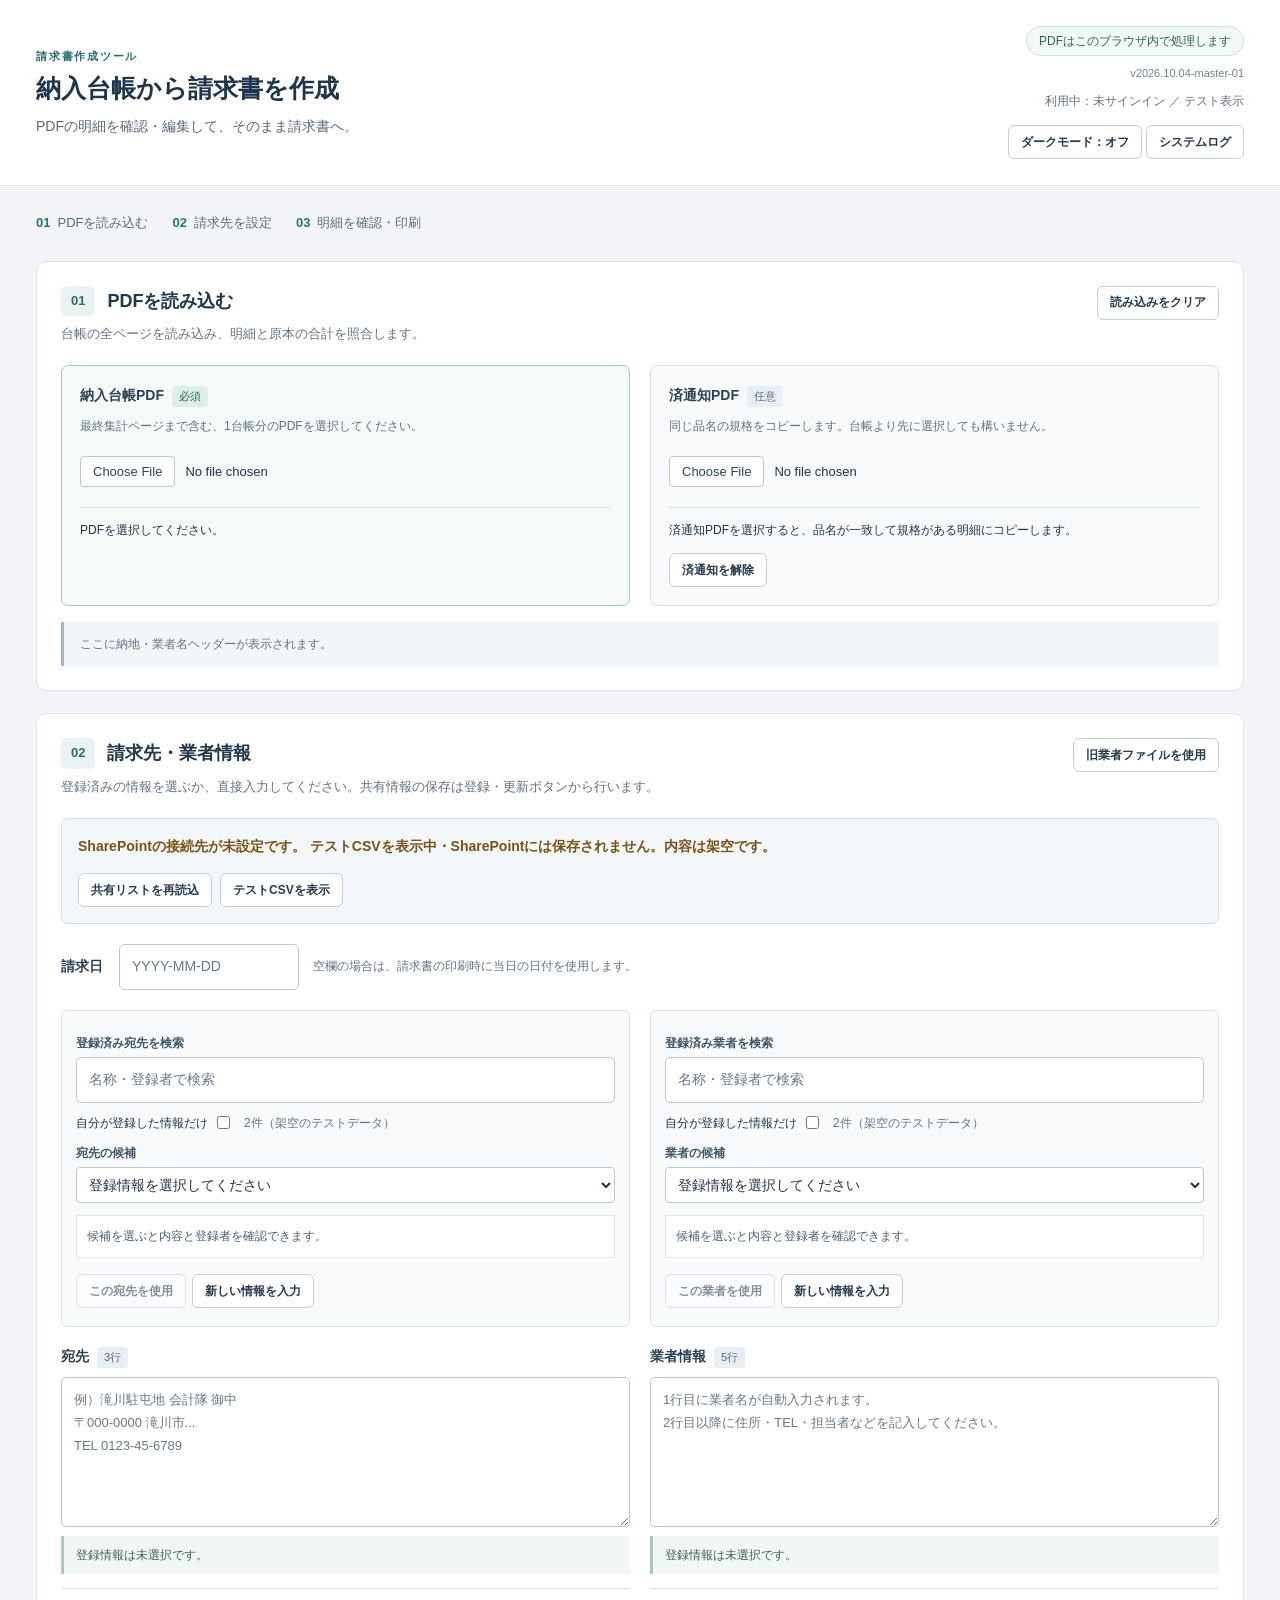
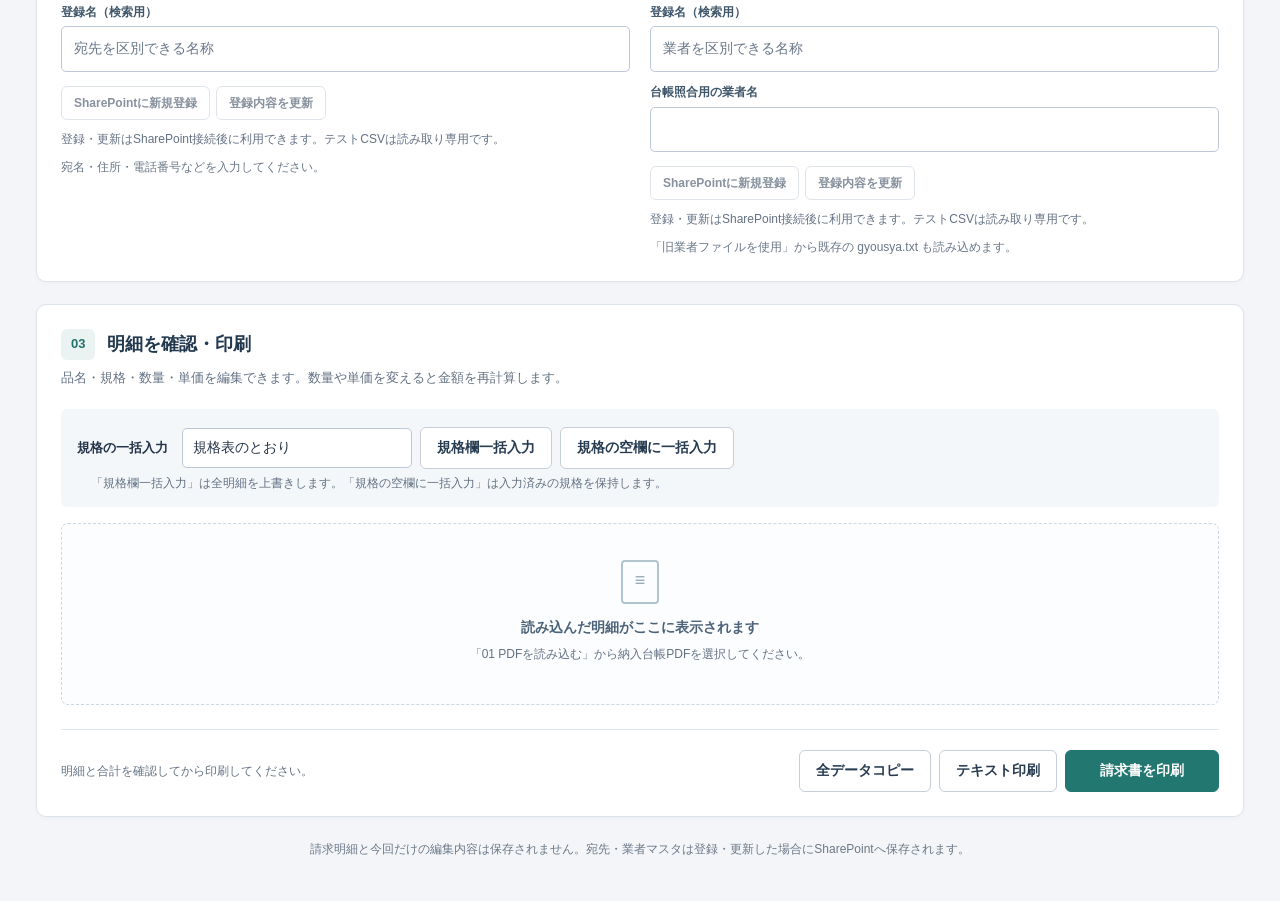
==== index.html @ 5cb0346a "Support intranet SharePoint REST authentication and master data" ====
<!doctype html>
<html lang="ja">
<head>
  <meta charset="UTF-8">
  <meta http-equiv="X-UA-Compatible" content="IE=edge">
  <meta name="viewport" content="width=device-width, initial-scale=1">
  <title>納入台帳PDFから請求書作成</title>
  <script src="casks/theme.js"></script>
  <link rel="stylesheet" href="casks/app.css">
</head>
<body>
  <header class="app-header">
    <div class="header-inner">
      <div>
        <p class="eyebrow">請求書作成ツール</p>
        <h1>納入台帳から請求書を作成</h1>
        <p class="header-description">PDFの明細を確認・編集して、そのまま請求書へ。</p>
      </div>
      <div class="header-meta">
        <span class="privacy-label">PDFはこのブラウザ内で処理します</span>
        <div class="version-label" id="versionLabel">v2026.10.04-master-01</div>
        <div id="masterUser" class="small">利用中：未サインイン</div>
        <div class="theme-control">
          <button id="btnTheme" type="button" class="secondary-button" aria-label="ダークモード" aria-pressed="false">ダークモード：オフ</button>
          <button id="btnSystemLog" type="button" class="secondary-button" aria-expanded="false" aria-controls="systemLogPanel">システムログ</button>
        </div>
      </div>
    </div>
  </header>
  <main class="app-main">
    <section id="systemLogPanel" class="panel system-log" aria-labelledby="systemLogHeading" hidden>
      <div class="section-heading">
        <div>
          <h2 id="systemLogHeading">システムログ</h2>
          <p class="section-description">今回の起動時のSharePoint接続結果です。ログを開いても再接続しません。</p>
        </div>
        <button id="btnCloseSystemLog" type="button" class="secondary-button">ログを閉じる</button>
      </div>
      <ol id="systemLogEntries" class="system-log-entries" aria-live="polite" aria-relevant="additions"></ol>
      <p class="small">起動時の記録のみ表示します。画面を再読み込みすると、新しい起動ログに切り替わります。</p>
    </section>
    <ol class="steps" aria-label="請求書作成の手順">
      <li><span>01</span>PDFを読み込む</li>
      <li><span>02</span>請求先を設定</li>
      <li><span>03</span>明細を確認・印刷</li>
    </ol>
    <section class="panel" aria-labelledby="uploadHeading">
      <div class="section-heading">
        <div>
          <div class="heading-title"><span class="step-number" aria-hidden="true">01</span><h2 id="uploadHeading">PDFを読み込む</h2></div>
          <p class="section-description">台帳の全ページを読み込み、明細と原本の合計を照合します。</p>
        </div>
        <button id="btnClear" type="button" class="secondary-button">読み込みをクリア</button>
      </div>
      <div class="two-columns">
        <div class="column">
          <div class="upload-box upload-box-primary">
            <label class="field-label" for="pdfInput">納入台帳PDF<span class="badge badge-required">必須</span></label>
            <p class="field-hint" id="pdfHint">最終集計ページまで含む、1台帳分のPDFを選択してください。</p>
            <input id="pdfInput" type="file" accept=".pdf,application/pdf" aria-describedby="pdfHint pdfStatus">
            <div id="pdfStatus" class="upload-status" role="status" aria-live="polite">PDFを選択してください。</div>
          </div>
        </div>
        <div class="column">
          <div class="upload-box">
            <label class="field-label" for="noticeInput">済通知PDF<span class="badge">任意</span></label>
            <p class="field-hint" id="noticeHint">同じ品名の規格をコピーします。台帳より先に選択しても構いません。</p>
            <input id="noticeInput" type="file" accept=".pdf,application/pdf" aria-describedby="noticeHint noticeStatus">
            <div id="noticeStatus" class="upload-status" role="status" aria-live="polite">済通知PDFを選択すると、品名が一致して規格がある明細にコピーします。</div>
            <div id="noticeDetails" class="small"></div>
            <button id="btnClearNotice" type="button" class="secondary-button">済通知を解除</button>
          </div>
        </div>
      </div>
      <div id="headerBox" class="small" aria-live="polite">ここに納地・業者名ヘッダーが表示されます。</div>
    </section>
    <section class="panel" aria-labelledby="addressHeading">
      <div class="section-heading">
        <div>
          <div class="heading-title"><span class="step-number" aria-hidden="true">02</span><h2 id="addressHeading">請求先・業者情報</h2></div>
          <p class="section-description">登録済みの情報を選ぶか、直接入力してください。共有情報の保存は登録・更新ボタンから行います。</p>
        </div>
        <button id="btnGyousya" type="button" class="secondary-button">旧業者ファイルを使用</button>
      </div>
      <div class="master-connection">
        <div id="masterStatus" role="status" aria-live="polite">宛先・業者の登録情報を確認しています…</div>
        <div class="master-connection-actions">
          <button id="masterReload" type="button" class="secondary-button">共有リストを再読込</button>
          <button id="masterTest" type="button" class="secondary-button">テストCSVを表示</button>
        </div>
      </div>
      <div id="dateBox" class="date-field">
        <label for="billDate" class="field-label">請求日</label>
        <input id="billDate" type="text" placeholder="YYYY-MM-DD" aria-describedby="dateHint">
        <span id="dateHint" class="small">空欄の場合は、請求書の印刷時に当日の日付を使用します。</span>
      </div>
      <div id="addressBox" class="two-columns">
        <div class="column">
          <div id="addressMaster" class="master-picker"></div>
          <label for="toText" class="field-label">宛先<span class="badge">3行</span></label>
          <textarea id="toText" rows="5" placeholder="例）滝川駐屯地 会計隊 御中&#10;〒000-0000 滝川市...&#10;TEL 0123-45-6789"></textarea>
          <div id="addressProvenance" class="master-provenance" aria-live="polite">登録情報は未選択です。</div>
          <div id="addressEditor" class="master-editor"></div>
          <span class="field-note">宛名・住所・電話番号などを入力してください。</span>
        </div>
        <div class="column">
          <div id="vendorMaster" class="master-picker"></div>
          <label for="vendorText" class="field-label">業者情報<span class="badge">5行</span></label>
          <textarea id="vendorText" rows="5" placeholder="1行目に業者名が自動入力されます。&#10;2行目以降に住所・TEL・担当者などを記入してください。"></textarea>
          <div id="vendorProvenance" class="master-provenance" aria-live="polite">登録情報は未選択です。</div>
          <div id="vendorEditor" class="master-editor"></div>
          <span class="field-note">「旧業者ファイルを使用」から既存の gyousya.txt も読み込めます。</span>
        </div>
      </div>
    </section>
    <section class="panel" aria-labelledby="detailsHeading">
      <div class="section-heading">
        <div>
          <div class="heading-title"><span class="step-number" aria-hidden="true">03</span><h2 id="detailsHeading">明細を確認・印刷</h2></div>
          <p class="section-description">品名・規格・数量・単価を編集できます。数量や単価を変えると金額を再計算します。</p>
        </div>
      </div>
      <div class="bulk-toolbar">
        <label for="bulkSpecText">規格の一括入力</label>
        <input id="bulkSpecText" type="text" value="規格表のとおり" placeholder="全明細に設定する規格" aria-describedby="bulkHint">
        <button id="btnBulkSpec" type="button">規格欄一括入力</button>
        <button id="btnBulkSpecEmpty" type="button">規格の空欄に一括入力</button>
        <span id="bulkHint" class="small">「規格欄一括入力」は全明細を上書きします。「規格の空欄に一括入力」は入力済みの規格を保持します。</span>
      </div>
      <div id="summary" class="small" role="status" aria-live="polite"></div>
      <div id="result" role="region" aria-label="請求明細（横にスクロールできます）" tabindex="0"></div>
      <div class="empty-state">
        <div class="empty-symbol" aria-hidden="true">≡</div>
        <p class="empty-title">読み込んだ明細がここに表示されます</p>
        <p class="small">「01 PDFを読み込む」から納入台帳PDFを選択してください。</p>
      </div>
      <div id="sumBox"></div>
      <div class="output-bar">
        <p class="output-note">明細と合計を確認してから印刷してください。</p>
        <div class="output-actions">
          <button id="btnCopyAll" type="button">全データコピー</button>
          <button id="btnPrintText" type="button">テキスト印刷</button>
          <button id="btnPrint" type="button" class="primary-button">請求書を印刷</button>
        </div>
      </div>
      <span id="copyMsg" class="small" role="status" aria-live="polite"></span>
    </section>
    <p class="page-footer">請求明細と今回だけの編集内容は保存されません。宛先・業者マスタは登録・更新した場合にSharePointへ保存されます。</p>
  </main>

  <script src="vendor/pdfjs/pdf.js"></script>
  <script src="casks/ledger_pdf_parser.js"></script>
  <script src="casks/notice_pdf_parser.js"></script>

   <!-- ★ここから追加★ 業者マスタ（gyousya.js）読込 ★ -->
  <script src="casks/gyousya.js"></script>
  <!-- ★ここまで追加★ -->

  <!-- 印刷用スクリプト -->
  <script src="casks/print.js"></script>

<script>
// 納入台帳テキスト解析 メイン側 v2025.11.23-paste-13

var VERSION_TEXT = '納入台帳PDF 請求書作成 v2026.10.04-master-01';
var TAX_RATE = 0.08; // 消費税率（8%）

// コピー用保持
var lastHeaderText  = '';
var lastDetailsText = '';
var lastSummaryText = '';
var currentRows     = []; // {vendor,no,name,spec,unit,qty,price,amount,note}

// サマリ（原本値＋計算値）保持
var originalSummary = null;

// -------------------- 数値・文字列ユーティリティ --------------------

// 計算用パース（カンマ・¥・\ を除去）
function parseNumberForCalc(val) {
  if (val === null || val === undefined) return NaN;
  var s = String(val);
  s = s.replace(/[¥\\,]/g, '');
  s = s.replace(/^\s+|\s+$/g, '');
  if (!s) return NaN;
  var num = parseFloat(s);
  if (isNaN(num)) return NaN;
  return num;
}

// 3桁カンマ＋小数2桁
function formatAmount(val) {
  var num = parseFloat(val);
  if (isNaN(num)) return '';
  var fixed = num.toFixed(2);
  var parts = fixed.split('.');
  var intPart = parts[0];
  var decPart = parts[1];
  var re = /(\d+)(\d{3})/;
  while (re.test(intPart)) {
    intPart = intPart.replace(re, '$1' + ',' + '$2');
  }
  return intPart + '.' + decPart;
}

// 3桁カンマ・整数
function formatInt(val) {
  var num = parseInt(Math.floor(val), 10);
  if (isNaN(num)) return '';
  var s = String(num);
  var re = /(\d+)(\d{3})/;
  while (re.test(s)) {
    s = s.replace(re, '$1' + ',' + '$2');
  }
  return s;
}

// yyyy-mm-dd → yyyy/mm/dd
function formatDateForCopy(val) {
  if (!val) return '';
  var p = String(val).split('-');
  if (p.length === 3) {
    return p[0] + '/' + p[1] + '/' + p[2];
  }
  return val;
}

// 業者名行から「納地」「業者名」を分離
// 例: "滝川駐屯地株式会社くみあい食品" → site="滝川駐屯地", vendor="株式会社くみあい食品"
function splitVendorFull(full) {
  var s = (full || '').replace(/^\s+|\s+$/g, '');
  if (!s) {
    return { site: '', vendor: '' };
  }
  var forms = ['株式会社', '有限会社', '合名会社', '合資会社', '合同会社'];
  var i, form, idx;
  for (i = 0; i < forms.length; i++) {
    form = forms[i];
    idx = s.indexOf(form);
    if (idx > 0) {
      return {
        site: s.substring(0, idx),
        vendor: s.substring(idx)
      };
    }
  }
  return { site: '', vendor: s };
}

// 備考マーク操作
function addNoteMark(row, mark) {
  if (!row.note) row.note = '';
  if (row.note.indexOf(mark) === -1) {
    row.note += mark;
  }
}
function removeNoteMark(row, mark) {
  if (!row.note) return;
  var chars = row.note.split('');
  var filtered = [];
  var i;
  for (i = 0; i < chars.length; i++) {
    if (chars[i] !== mark) {
      filtered.push(chars[i]);
    }
  }
  row.note = filtered.join('');
}

// 行ごとの「計算OK（<）」判定
function applyCalcMark(row) {
  var q = parseNumberForCalc(row.qty);
  var p = parseNumberForCalc(row.price);
  var a = parseNumberForCalc(row.amount);
  if (!isNaN(q) && !isNaN(p) && !isNaN(a)) {
    var expected = q * p;
    if (Math.abs(a - expected) < 0.5) {
      addNoteMark(row, '<');
    } else {
      removeNoteMark(row, '<');
    }
  } else {
    removeNoteMark(row, '<');
  }
}

// 備考セルをDOM側で更新
function updateRowNoteCell(rowIndex) {
  var cell = document.querySelector('td[data-note-index="' + rowIndex + '"]');
  if (cell && currentRows[rowIndex]) {
    cell.textContent = currentRows[rowIndex].note || '';
  }
}

// 金額セルをDOM側で更新
function updateRowAmountCell(rowIndex) {
  var cell = document.querySelector('td[data-amount-index="' + rowIndex + '"]');
  if (cell && currentRows[rowIndex]) {
    cell.textContent = currentRows[rowIndex].amount || '';
  }
}

// -------------------- 明細TSV 再構築 --------------------

function rebuildDetailsText() {
  if (!currentRows || !currentRows.length) {
    lastDetailsText = '';
    return;
  }
  var linesOut = [];
  linesOut.push('No\t品名\t規格\t単位\t合計数量\t契約単価\t金額\t備考');
  var r, rr, lineOut;
  for (r = 0; r < currentRows.length; r++) {
    rr = currentRows[r];
    lineOut = [
      rr.no   || '',
      rr.name || '',
      rr.spec || '',
      rr.unit || '',
      rr.qty  || '',
      rr.price || '',
      rr.amount || '',
      rr.note || ''
    ].map(function (value) { return String(value).replace(/[\t\r\n]+/g, ' '); }).join('\t');
    linesOut.push(lineOut);
  }
  lastDetailsText = linesOut.join('\n');
}

// -------------------- サマリ表示＆再計算 --------------------

// サマリ表示の共通処理
function displaySummary(summary) {
  var sumBox = document.getElementById('sumBox');
  if (!summary || !(summary.base || summary.tax || summary.total || summary.calcBaseStr)) {
    sumBox.textContent = '';
    lastSummaryText = '';
    return;
  }

  var sText = '';

  // ① 金額の合計行
  if (summary.calcBaseStr) {
    sText += '金額の合計:' + summary.calcBaseStr;
    if (summary.baseCheckMark) {
      sText += summary.baseCheckMark; // 一致していれば "<"
    }
    sText += '\n';
  }

  // ② [最終ページ集計] ブロック
  sText += '[最終ページ集計]\n';
  if (summary.base) {
    sText += '課税対象額: ' + summary.base + '\n';
  }
  if (summary.tax) {
    sText += '消費税: ' + summary.tax + '\n';
  }
  if (summary.total) {
    sText += '合計: ' + summary.total + '\n';
  }

  sumBox.textContent = sText;
  lastSummaryText = sText;
}

// 金額合計から課税対象額・消費税・合計を再計算（再計算版）
function recalcTotalsFromRows() {
  if (!currentRows || !currentRows.length) {
    displaySummary({ base: '', tax: '', total: '', calcBaseStr: '' });
    return;
  }
  var sum = 0;
  var i, a;
  for (i = 0; i < currentRows.length; i++) {
    a = parseNumberForCalc(currentRows[i].amount);
    if (!isNaN(a)) {
      sum += a;
    }
  }
  var baseNum = sum;
  var taxNum  = Math.floor(baseNum * TAX_RATE + 1e-6);
  var totalNum = Math.floor(baseNum + taxNum + 1e-6);

  var summaryNew = {
    base:  formatAmount(baseNum),
    tax:   formatInt(taxNum),
    total: formatInt(totalNum),
    calcBaseStr: formatAmount(baseNum),
    baseCheckMark: '' // 再計算時は "<" 判定は行わない（原本比較ではないため）
  };
  displaySummary(summaryNew);
}

// 1行の数量・単価変更に伴う金額＆サマリ再計算
function recalcRowAndTotals(rowIndex) {
  var row = currentRows[rowIndex];
  if (!row) return;

  var q = parseNumberForCalc(row.qty);
  var p = parseNumberForCalc(row.price);

  if (!isNaN(q) && !isNaN(p)) {
    var newAmountVal = q * p;
    row.amount = formatAmount(newAmountVal);
    updateRowAmountCell(rowIndex);

    addNoteMark(row, '@'); // 数量 or 単価を変更した行
    applyCalcMark(row);    // "<" マークの再判定
  } else {
    row.amount = '';
    updateRowAmountCell(rowIndex);
    removeNoteMark(row, '<');
  }
  updateRowNoteCell(rowIndex);
  rebuildDetailsText();
  recalcTotalsFromRows();
}

// -------------------- ヘッダー＋宛先用テキストの組み立て --------------------

function buildAllDataText() {
  var combined = VERSION_TEXT + '\n\n';

  // 日付
  var billDate = document.getElementById('billDate');
  var billDateVal = billDate ? (billDate.value || '') : '';
  if (billDateVal) {
    combined += '日付: ' + formatDateForCopy(billDateVal) + '\n\n';
  } else {
    combined += '日付:\n\n';
  }

  // 宛先・業者名
  var toText    = document.getElementById('toText');
  var vendorText = document.getElementById('vendorText');
  var toVal     = toText ? (toText.value || '') : '';
  var vendorVal = vendorText ? (vendorText.value || '') : '';

  combined += '宛先:\n' + (toVal ? toVal + '\n\n' : '\n\n');
  combined += '業者名:\n' + (vendorVal ? vendorVal + '\n\n' : '\n\n');

  // 納地・業者名ヘッダー
  if (lastHeaderText) {
    combined += lastHeaderText + '\n\n';
  }

  // 明細
  if (lastDetailsText) {
    combined += lastDetailsText + '\n\n';
  }

  // 最終ページ集計
  if (lastSummaryText) {
    combined += lastSummaryText + '\n';
  }

  return combined;
}

// -------------------- 描画 --------------------

function renderTable(rows, summary) {
  var resultDiv   = document.getElementById('result');
  var summaryDiv  = document.getElementById('summary');
  var headerBox   = document.getElementById('headerBox');
  var copyMsgSpan = document.getElementById('copyMsg');
  var vendorTA    = document.getElementById('vendorText');

  resultDiv.innerHTML   = '';
  summaryDiv.innerHTML  = '';
  headerBox.innerHTML   = 'ここに納地・業者名ヘッダーが表示されます。';
  document.getElementById('sumBox').innerHTML = '';
  copyMsgSpan.innerHTML = '';

  lastHeaderText  = '';
  lastDetailsText = '';
  lastSummaryText = '';
  currentRows     = [];
  originalSummary = summary || { base:'',tax:'',total:'',calcBaseStr:'',baseCheckMark:'' };

  if (!rows || !rows.length) {
    summaryDiv.innerHTML = '抽出された明細はありません。';
    return;
  }

  currentRows = rows; // グローバルに保持

  // 原本金額を保持したまま検算する。
  var idx;
  for (idx = 0; idx < currentRows.length; idx++) {
    // 計算OKなら備考に "<" を付与
    applyCalcMark(currentRows[idx]);
  }
  // ★ここまで差し替え★

  // 業者名一覧
  var vendorMap = {};
  var v;
  for (idx = 0; idx < rows.length; idx++) {
    v = rows[idx].vendor || '';
    if (v) {
      vendorMap[v] = true;
    }
  }
  var vendorList = [];
  for (var key in vendorMap) {
    if (vendorMap.hasOwnProperty(key)) {
      vendorList.push(key);
    }
  }

  if (vendorList.length === 0) {
    headerBox.textContent = '納地: （不明）\n業者名: （検出なし）';
    lastHeaderText = '納地: （不明）\n業者名: （検出なし）';
  } else if (vendorList.length === 1) {
    var fullVendor = vendorList[0];
    var sv = rows[0].site && rows[0].vendorName ?
      { site: rows[0].site, vendor: rows[0].vendorName } : splitVendorFull(fullVendor);
    var hLines = [];
    if (sv.site) {
      hLines.push('納地: ' + sv.site);
    }
    hLines.push('業者名: ' + (sv.vendor || fullVendor));
    var headerText = hLines.join('\n');
    headerBox.textContent = headerText;
    lastHeaderText = headerText;

    // 業者名テキストボックスの1行目に業者名をセット（2行目以降は保持）
    if (vendorTA) {
      var lines = ['','','','',''];
      if (lines.length < 5) {
        while (lines.length < 5) lines.push('');
      }
      lines[0] = (sv.vendor || fullVendor);
      vendorTA.value = lines.join('\n');
      if (window.invoiceMasterChanged) window.invoiceMasterChanged('vendor');
    }
  } else {
    var headerTextMulti = '業者名（' + vendorList.length + '件）:\n' + vendorList.join('\n');
    headerBox.textContent = headerTextMulti;
    lastHeaderText = headerTextMulti;
    // vendorText は自動設定しない
  }

  // 明細テーブル描画（品名・単位・数量・単価は編集可、金額は自動、備考付き）
  var table = document.createElement('table');
  var thead = document.createElement('thead');
  var trh   = document.createElement('tr');
  var headers = ['No', '品名', '規格', '単位', '合計数量', '契約単価', '金額', '備考'];

  for (idx = 0; idx < headers.length; idx++) {
    var th = document.createElement('th');
    th.appendChild(document.createTextNode(headers[idx]));
    trh.appendChild(th);
  }
  thead.appendChild(trh);
  table.appendChild(thead);

  var tbody = document.createElement('tbody');
  var r, row, tr;

  for (r = 0; r < rows.length; r++) {
    row = rows[r];
    tr  = document.createElement('tr');

    // No（固定表示）
    var tdNo = document.createElement('td');
    tdNo.appendChild(document.createTextNode(row.no || ''));
    tr.appendChild(tdNo);

    // 品名（編集可）
    var tdName = document.createElement('td');
    var nameInput = document.createElement('input');
    nameInput.type = 'text';
    nameInput.className = 'name-input';
    nameInput.value = row.name || '';
    nameInput.setAttribute('data-row-index', String(r));
    nameInput.oninput = function() {
      var idxStr = this.getAttribute('data-row-index');
      var idxNum = parseInt(idxStr, 10);
      if (!isNaN(idxNum) && currentRows[idxNum]) {
        currentRows[idxNum].name = this.value;
        addNoteMark(currentRows[idxNum], '*'); // 品名修正
        updateRowNoteCell(idxNum);
        rebuildDetailsText();
        if (window.applyNoticeSpecifications) window.applyNoticeSpecifications();
      }
    };
    tdName.appendChild(nameInput);
    tr.appendChild(tdName);

    // 規格（編集可）
    var tdSpec = document.createElement('td');
    var specInput = document.createElement('textarea');
    specInput.rows = 2;
    specInput.className = 'spec-input';
    specInput.value = row.spec || '';
    specInput.setAttribute('data-row-index', String(r));
    specInput.oninput = function() {
      var idxStr = this.getAttribute('data-row-index');
      var idxNum = parseInt(idxStr, 10);
      if (!isNaN(idxNum) && currentRows[idxNum]) {
        currentRows[idxNum].spec = this.value;
        currentRows[idxNum]._specManual = true;
        this.title = this.value;
        rebuildDetailsText();
      }
    };
    tdSpec.appendChild(specInput);
    tr.appendChild(tdSpec);

    // 単位（編集可）
    var tdUnit = document.createElement('td');
    var unitInput = document.createElement('input');
    unitInput.type = 'text';
    unitInput.className = 'unit-input';
    unitInput.value = row.unit || '';
    unitInput.setAttribute('data-row-index', String(r));
    unitInput.oninput = function() {
      var idxStr = this.getAttribute('data-row-index');
      var idxNum = parseInt(idxStr, 10);
      if (!isNaN(idxNum) && currentRows[idxNum]) {
        currentRows[idxNum].unit = this.value;
        addNoteMark(currentRows[idxNum], '*'); // 単位修正
        updateRowNoteCell(idxNum);
        rebuildDetailsText();
      }
    };
    tdUnit.appendChild(unitInput);
    tr.appendChild(tdUnit);

    // 合計数量（編集可）
    var tdQty = document.createElement('td');
    var qtyInput = document.createElement('input');
    qtyInput.type = 'text';
    qtyInput.className = 'qty-input';
    qtyInput.value = row.qty || '';
    qtyInput.setAttribute('data-row-index', String(r));
    qtyInput.oninput = function() {
      var idxStr = this.getAttribute('data-row-index');
      var idxNum = parseInt(idxStr, 10);
      if (!isNaN(idxNum) && currentRows[idxNum]) {
        currentRows[idxNum].qty = this.value;
        recalcRowAndTotals(idxNum); // 数量変更 → 金額＆集計再計算
      }
    };
    tdQty.appendChild(qtyInput);
    tr.appendChild(tdQty);

    // 契約単価（編集可）
    var tdPrice = document.createElement('td');
    var priceInput = document.createElement('input');
    priceInput.type = 'text';
    priceInput.className = 'price-input';
    priceInput.value = row.price || '';
    priceInput.setAttribute('data-row-index', String(r));
    priceInput.oninput = function() {
      var idxStr = this.getAttribute('data-row-index');
      var idxNum = parseInt(idxStr, 10);
      if (!isNaN(idxNum) && currentRows[idxNum]) {
        currentRows[idxNum].price = this.value;
        recalcRowAndTotals(idxNum); // 単価変更 → 金額＆集計再計算
      }
    };
    tdPrice.appendChild(priceInput);
    tr.appendChild(tdPrice);

    // 金額（自動計算表示のみ）
    var tdAmount = document.createElement('td');
    tdAmount.style.textAlign = 'right';
    tdAmount.setAttribute('data-amount-index', String(r));
    tdAmount.appendChild(document.createTextNode(row.amount || ''));
    tr.appendChild(tdAmount);

    // 備考
    var tdNote = document.createElement('td');
    tdNote.setAttribute('data-note-index', String(r));
    tdNote.appendChild(document.createTextNode(row.note || ''));
    tr.appendChild(tdNote);

    tbody.appendChild(tr);
  }
  table.appendChild(tbody);
  resultDiv.appendChild(table);

  summaryDiv.innerHTML = '抽出明細件数: ' + rows.length + ' 件';

  // サマリ（初期表示は原本値＋金額合計）
  displaySummary(originalSummary);

  // 明細TSV再構築（備考列込み）
  rebuildDetailsText();
}

// -------------------- コピー --------------------

function fallbackCopy(text) {
  var ta = document.createElement('textarea');
  ta.value = text;
  ta.style.position = 'fixed';
  ta.style.left = '-1000px';
  ta.style.top  = '-1000px';
  document.body.appendChild(ta);
  ta.select();
  try {
    document.execCommand('copy');
  } catch (e) {
    // 旧ブラウザ用フォールバック
  }
  document.body.removeChild(ta);
}

function copyTextToClipboard(text, label) {
  var msgSpan = document.getElementById('copyMsg');
  if (!text) {
    msgSpan.innerHTML = label + '用のデータがありません。';
    return;
  }

  if (navigator.clipboard && navigator.clipboard.writeText) {
    navigator.clipboard.writeText(text).then(function () {
      msgSpan.innerHTML = label + 'をコピーしました。';
    }, function () {
      fallbackCopy(text);
      msgSpan.innerHTML = label + 'をコピーしました。（旧方式）';
    });
  } else {
    fallbackCopy(text);
    msgSpan.innerHTML = label + 'をコピーしました。';
  }
}

// -------------------- 自動解析イベント --------------------

(function() {
  var btnClear     = document.getElementById('btnClear');
  var btnCopyAll   = document.getElementById('btnCopyAll');

  // ★これを追加★
  var btnPrintText = document.getElementById('btnPrintText');
  // ★ここまで追加★

  var btnPrint     = document.getElementById('btnPrint');
  var bulkSpecText = document.getElementById('bulkSpecText');
  var btnBulkSpec  = document.getElementById('btnBulkSpec');
  var btnBulkSpecEmpty = document.getElementById('btnBulkSpecEmpty');

  // ★これを追加★
  var btnGyousya   = document.getElementById('btnGyousya');
  // ★ここまで追加★

  var toText       = document.getElementById('toText');
  var vendorText   = document.getElementById('vendorText');
  var billDate     = document.getElementById('billDate');

  btnClear.onclick = function() {
  if (window.cancelPdfLoad) window.cancelPdfLoad();
  if (window.clearNoticePdf) window.clearNoticePdf();
  document.getElementById('pdfInput').value = '';
  document.getElementById('pdfStatus').textContent = 'PDFを選択してください。';
  document.getElementById('vendorText').value = '';
  if (window.invoiceMasterChanged) window.invoiceMasterChanged('vendor');
  document.getElementById('result').innerHTML   = '';
  document.getElementById('summary').innerHTML  = '';
  document.getElementById('headerBox').innerHTML = 'ここに納地・業者名ヘッダーが表示されます。';
  document.getElementById('sumBox').innerHTML   = '';
  document.getElementById('copyMsg').innerHTML  = '';
  bulkSpecText.value = bulkSpecText.defaultValue;

  // ★ここでは日付・宛先・業者名はクリアしない
  // dateInput.value = '';
  // atenaText.value = '';
  // vendorText.value = '';

  lastHeaderText  = '';
  lastDetailsText = '';
  lastSummaryText = '';
  currentRows     = [];
  originalSummary = null;
  lastAllDataText = '';
};


  // 規格欄 一括入力（全明細／空欄のみ）
  function applyBulkSpecification(onlyEmpty) {
    var v = bulkSpecText.value || '';
    if (!currentRows || !currentRows.length) {
      document.getElementById('copyMsg').textContent = '明細がないため規格一括入力は行われません。';
      return;
    }
    if (onlyEmpty && !/\S/.test(v)) {
      document.getElementById('copyMsg').textContent = '一括入力する規格を入力してください。';
      return;
    }
    var inputs = document.getElementsByClassName('spec-input');
    var i, changed = 0;
    for (i = 0; i < currentRows.length; i++) {
      if (onlyEmpty && /\S/.test(currentRows[i].spec || '')) continue;
      currentRows[i].spec = v;
      currentRows[i]._specManual = true;
      if (inputs[i]) { inputs[i].value = v; inputs[i].title = v; }
      changed++;
    }
    rebuildDetailsText();
    document.getElementById('copyMsg').textContent = onlyEmpty ?
      (changed ? '空欄の規格 ' + changed + '件に一括入力しました。' : '規格が空欄の明細はありません。') :
      '規格欄 ' + changed + '件を一括入力しました。';
  }
  btnBulkSpec.onclick = function () { applyBulkSpecification(false); };
  btnBulkSpecEmpty.onclick = function () { applyBulkSpecification(true); };

  // 全データコピー（バージョン＋日付＋宛先＋業者名＋ヘッダー＋明細＋最終ページ集計）
  btnCopyAll.onclick = function() {
    if (!validateInvoice()) return;
    var combined = buildAllDataText();
    copyTextToClipboard(combined, '全データ');
  };

  // ★これを追加★
  // テキスト印刷：全データコピーと同じ内容をプレーンテキストで印刷プレビュー
  btnPrintText.onclick = function() {
    if (!validateInvoice()) return;
    var combined = buildAllDataText();
    if (!combined) {
      alert('印刷するデータがありません。');
      return;
    }

    // 新しいウィンドウでテキストを表示して印刷
    var w = window.open('', '_blank');
    if (!w) {
      alert('ポップアップがブロックされました。ブラウザの設定を確認してください。');
      return;
    }

    // テキストをHTMLとして安全に出すためにエスケープ
    var escaped = combined
      .replace(/&/g, '&amp;')
      .replace(/</g, '&lt;')
      .replace(/>/g, '&gt;');

    w.document.open();
    w.document.write(
      '<!doctype html>' +
      '<html lang="ja">' +
      '<head>' +
      '<meta charset="UTF-8">' +
      '<title>テキスト印刷</title>' +
      '</head>' +
      '<body>' +
      '<pre style="font-family: monospace; font-size: 12px; white-space: pre-wrap; margin: 20px;">' +
      escaped +
      '</pre>' +
      '<script>window.onload=function(){window.print();};<\/script>' +
      '</body>' +
      '</html>'
    );
    w.document.close();
  };
  // ★ここまで追加★



  // 印刷（print.js 側の printLedgerData を利用）
  btnPrint.onclick = function() {
    if (!validateInvoice()) return;
    var combined = buildAllDataText();
    if (window.printLedgerData) {
      window.printLedgerData(combined);
    } else {
      alert('print.js が読み込まれていません。');
    }
  };


 // ★ここから追加：業者名等反映ボタン★
  if (btnGyousya) {
    btnGyousya.onclick = function () {
  var headerBox = document.getElementById('headerBox');
  var headerText = headerBox ? (headerBox.textContent || '') : '';

  if (!headerText) {
    alert('ヘッダー情報がありません。先に納入台帳PDFを読み込んでください。');
    return;
  }

  if (window.applyGyousyaFromHeader) {
    window.applyGyousyaFromHeader(headerText, 'toText', 'vendorText');
  } else {
    alert('gyousya.js が読み込まれていません。');
  }
};
  }
  // ★ここまで追加★



})();
</script>
<script src="casks/pdf_file_reader.js"></script>
<script src="casks/pdf_input.js"></script>
<script src="casks/sharepoint-config.js"></script>
<script src="casks/master_data.js"></script>
<script src="casks/sharepoint_intranet.js"></script>
<script src="casks/sharepoint_client.js"></script>
<script src="casks/master_ui.js"></script>
</body>
</html>
---- casks/app.css ----
/* ES5 / IE11向けの画面にも使える、ビルド不要のスタイル。 */
* { box-sizing: border-box; }
body { margin: 0; background: #f3f5f8; color: #243348; font-family: "Yu Gothic", Meiryo, "Segoe UI", sans-serif; font-size: 14px; line-height: 1.7; }
button, input, textarea, select { font: inherit; }
[hidden] { display: none !important; }
button, input, textarea, a { -webkit-tap-highlight-color: transparent; }
button { min-height: 40px; padding: 8px 16px; border: 1px solid #c5ced9; border-radius: 6px; background: #fff; color: #263a50; font-weight: bold; cursor: pointer; }
button:hover { background: #eef3f7; border-color: #8a9db0; }
button:disabled { opacity: .55; cursor: default; }
button:focus, input:focus, textarea:focus, select:focus, [tabindex]:focus { outline: 3px solid #82b8d2; outline-offset: 2px; }
input[type="text"], textarea { border: 1px solid #bcc8d5; border-radius: 5px; padding: 10px 12px; background: #fff; color: #243348; }
input[type="text"]:focus, textarea:focus { border-color: #237e7b; }
textarea { resize: vertical; }
input::placeholder, textarea::placeholder { color: #69788a; opacity: 1; }
.app-header { background: #fff; border-bottom: 1px solid #dce3eb; }
.header-inner, .app-main { max-width: 1440px; margin: 0 auto; padding: 26px 36px; }
.header-inner { display: flex; justify-content: space-between; align-items: center; }
.eyebrow { margin: 0 0 5px; color: #26716e; font-size: 11px; font-weight: bold; letter-spacing: .16em; }
h1 { margin: 0; color: #20354c; font-size: 25px; line-height: 1.5; }
.header-description { margin: 7px 0 0; color: #5a697a; }
.header-meta { text-align: right; margin-left: 24px; flex-shrink: 0; }
.privacy-label { display: inline-block; border: 1px solid #cde4dc; border-radius: 20px; padding: 4px 12px; color: #326359; background: #f1f8f5; font-size: 12px; }
.version-label { margin-top: 8px; color: #718093; font-size: 11px; }
.theme-control { margin-top: 10px; }
.theme-control button { margin-top: 4px; }
.system-log-entries { list-style: none; padding: 0; margin: 0; }
.system-log-entries li { border-top: 1px solid #dce3eb; padding: 10px 0; overflow-wrap: break-word; }
.system-log-entries time { display: block; font-variant-numeric: tabular-nums; }
.steps { display: flex; flex-wrap: wrap; list-style: none; margin: 0 0 22px; padding: 0; color: #5b6c7e; font-size: 13px; }
.steps li { margin: 0 24px 4px 0; }
.steps span { color: #257975; font-weight: bold; margin-right: 7px; }
.panel { background: #fff; border: 1px solid #dce3eb; border-radius: 10px; padding: 24px; margin-bottom: 22px; box-shadow: 0 2px 5px rgba(31, 51, 73, .025); }
.section-heading { display: flex; justify-content: space-between; align-items: flex-start; margin-bottom: 20px; }
.heading-title { display: flex; align-items: center; }
.step-number { display: inline-block; background: #eaf3f2; color: #25716c; border-radius: 6px; font-size: 13px; font-weight: bold; padding: 4px 10px; margin-right: 12px; }
h2 { margin: 0; font-size: 18px; color: #21384e; }
.section-description { margin: 7px 0 0; color: #637184; font-size: 13px; }
.small { font-size: 12px; color: #637184; }
.secondary-button { font-size: 12px; min-height: 34px; padding: 5px 12px; }
.two-columns { display: flex; margin: 0 -10px; }
.two-columns > .column { width: 50%; min-width: 0; padding: 0 10px; }
.upload-box { border: 1px solid #d7e0e9; background: #f8fafc; border-radius: 7px; padding: 18px; height: 100%; }
.upload-box-primary { border-color: #9ecbc4; background: #f5faf9; }
.field-label { display: block; color: #2d4156; font-weight: bold; margin-bottom: 8px; }
.badge { display: inline-block; margin-left: 8px; padding: 1px 7px; background: #e8eeF3; color: #576779; border-radius: 4px; font-size: 11px; font-weight: normal; vertical-align: middle; }
.badge-required { background: #deefea; color: #25645a; }
.field-hint { margin: 0 0 12px; color: #617185; font-size: 12px; }
#pdfInput, #noticeInput { display: block; width: 100%; max-width: 100%; padding: 8px 0; font-size: 13px; }
input[type="file"]::file-selector-button { border: 1px solid #bac8d4; border-radius: 4px; background: #fff; padding: 7px 12px; color: #30465d; margin-right: 10px; cursor: pointer; }
.upload-status { margin-top: 12px; padding-top: 12px; border-top: 1px solid #dce5e9; font-size: 12px; word-wrap: break-word; }
.upload-status[data-status="error"] { color: #a00000; }
.upload-status[data-status="success"] { color: #244b30; }
#noticeDetails { white-space: pre-line; word-wrap: break-word; }
#noticeDetails:empty { display: none; }
#btnClearNotice { margin-top: 12px; }
#headerBox { margin-top: 16px; padding: 12px 16px; background: #f3f6f9; border-left: 3px solid #a4b5c6; white-space: pre-line; word-wrap: break-word; }
.date-field { display: flex; align-items: center; flex-wrap: wrap; margin-bottom: 20px; }
.date-field .field-label { margin: 0 16px 0 0; }
#billDate { width: 180px; margin-right: 14px; }
#toText, #vendorText { display: block; width: 100%; min-height: 150px; font-size: 13px; line-height: 1.8; }
.field-note { display: block; margin-top: 7px; color: #6a7888; font-size: 12px; }
.bulk-toolbar { display: flex; align-items: center; flex-wrap: wrap; padding: 14px 16px; border-radius: 6px; background: #f4f7fa; margin-bottom: 16px; }
.bulk-toolbar label { font-size: 13px; font-weight: bold; margin-right: 14px; }
.bulk-toolbar button { margin: 4px 8px 4px 0; }
#bulkSpecText { width: 230px; max-width: 100%; margin-right: 8px; padding: 7px 10px; }
.bulk-toolbar .small { margin-left: 14px; }
#summary { margin-bottom: 10px; font-weight: bold; color: #426177; }
#summary:empty { display: none; }
#result { overflow-x: auto; }
#result:empty { display: none; }
.empty-state { text-align: center; padding: 36px 20px; border: 1px dashed #cbd7e2; border-radius: 7px; background: #fcfdfe; }
.empty-symbol { width: 38px; height: 44px; border: 2px solid #b3c4d1; border-radius: 4px; padding-top: 7px; margin: 0 auto 12px; color: #90a8b9; font-size: 18px; line-height: 1.3; }
.empty-state p { margin: 4px 0; }
.empty-title { color: #4b6278; font-weight: bold; }
#result:not(:empty) + .empty-state { display: none; }
table { border-collapse: collapse; width: 100%; min-width: 1080px; font-size: 12px; }
th, td { border: 1px solid #dce3eb; padding: 8px; vertical-align: top; }
th { background: #edf2f6; color: #445b70; font-size: 12px; font-weight: bold; text-align: left; white-space: nowrap; padding-top: 11px; padding-bottom: 11px; }
tbody tr:nth-child(even) { background: #f9fbfd; }
tbody tr:hover { background: #f0f7f6; }
th:first-child, td:first-child { width: 58px; text-align: center; }
th:nth-child(2) { width: 20%; }
th:nth-child(3) { width: 29%; }
th:nth-child(4) { width: 68px; }
th:nth-child(5), th:nth-child(6) { width: 110px; }
th:nth-child(7) { width: 120px; text-align: right; }
th:last-child { width: 62px; }
td:first-child, td:nth-child(7), td:last-child { padding-top: 15px; white-space: nowrap; }
.spec-input, .name-input, .unit-input, .qty-input, .price-input { width: 100%; min-width: 0; font-size: 13px; }
table input[type="text"], table textarea { padding: 6px 7px; border-color: #d3dce5; }
.spec-input { min-width: 240px; line-height: 1.6; resize: vertical; }
.name-input { min-width: 180px; }
.unit-input { text-align: center; }
.qty-input, .price-input { text-align: right; }
#sumBox { margin: 20px 0 0 auto; max-width: 400px; padding: 16px 20px; border: 1px solid #c7dfda; border-radius: 6px; background: #f0f8f5; color: #294e48; white-space: pre-line; line-height: 1.9; font-size: 14px; font-variant-numeric: tabular-nums; }
#sumBox:empty { display: none; }
.output-bar { display: flex; justify-content: space-between; align-items: center; flex-wrap: wrap; border-top: 1px solid #e0e6ed; padding-top: 20px; margin-top: 24px; }
.output-note { margin: 0; color: #637184; font-size: 12px; }
.output-actions { display: flex; flex-wrap: wrap; margin: -4px; }
.output-actions button { margin: 4px; }
button.primary-button { background: #237771; border-color: #237771; color: #fff; min-width: 154px; }
button.primary-button:hover { background: #195e59; border-color: #195e59; }
#copyMsg { display: block; margin-top: 10px; color: #32685e; text-align: right; }
#copyMsg:empty { display: none; }
.page-footer { text-align: center; color: #6b7888; font-size: 12px; margin: 2px 0 16px; }
.master-connection { margin-bottom: 20px; padding: 16px; background: #f3f7fa; border: 1px solid #d4e0e9; border-radius: 7px; }
.master-connection-actions { display: flex; flex-wrap: wrap; margin: 10px -4px -4px; }
.master-connection-actions button { margin: 4px; }
.master-status-test { color: #795214; font-weight: bold; }
.master-status-error { color: #a02929; font-weight: bold; }
.master-status-live { color: #24695c; font-weight: bold; }
.master-picker > label, .master-editor > label { display: block; margin: 8px 0 4px; color: #40576b; font-size: 12px; font-weight: bold; }
.master-picker input[type="text"], .master-editor input[type="text"] { display: block; width: 100%; margin-bottom: 10px; }
.master-picker { border: 1px solid #d7e3e9; border-radius: 6px; padding: 14px; margin-bottom: 18px; background: #f8fafc; }
.master-picker select { display: block; width: 100%; padding: 8px; border: 1px solid #bcc8d5; border-radius: 4px; background: #fff; color: #243348; }
.master-filters { display: flex; flex-wrap: wrap; align-items: center; margin: 7px 0 10px; font-size: 12px; }
.master-filters label { margin-right: 5px; }
.master-filters input { margin-right: 14px; }
.master-picker > .small:empty { display: none; }
.master-preview { font: inherit; font-size: 12px; color: #4b5f72; white-space: pre-wrap; word-wrap: break-word; overflow-wrap: anywhere; padding: 10px; background: #fff; border: 1px solid #e0e7ed; max-height: 220px; overflow-y: auto; }
.master-picker button, .master-editor button { margin: 4px 6px 4px 0; }
.master-provenance { margin: 9px 0; padding: 9px 12px; border-left: 3px solid #a7c9c3; background: #f1f7f5; color: #405f57; font-size: 12px; white-space: pre-line; word-wrap: break-word; }
.master-editor { border-top: 1px solid #e0e6ed; margin-top: 14px; padding-top: 5px; }
.master-editor .small { margin: 5px 0; }
.master-message { color: #455c73; font-size: 13px; white-space: pre-line; word-wrap: break-word; }
.master-message:empty { display: none; }
.master-review { border: 2px solid #7cafaa; padding: 14px; border-radius: 6px; margin-top: 12px; background: #f2f8f6; }
.master-review h3 { margin: 0; font-size: 15px; }
#masterUser { margin-top: 8px; max-width: 370px; word-wrap: break-word; }
/* CSS変数に依存せず、旧ブラウザでも背景と文字色をまとめて切り替える。 */
@media screen {
  html[data-theme="dark"] { color-scheme: dark; background: #111923; }
  html[data-theme="dark"] body { background: #111923; color: #e3eaf3; }
  html[data-theme="dark"] .app-header,
  html[data-theme="dark"] .panel { background: #182430; border-color: #36485d; box-shadow: none; }
  html[data-theme="dark"] h1,
  html[data-theme="dark"] h2,
  html[data-theme="dark"] .field-label { color: #e3eaf3; }
  html[data-theme="dark"] .header-description,
  html[data-theme="dark"] .section-description,
  html[data-theme="dark"] .small,
  html[data-theme="dark"] .steps,
  html[data-theme="dark"] .field-hint,
  html[data-theme="dark"] .field-note,
  html[data-theme="dark"] .version-label,
  html[data-theme="dark"] .page-footer,
  html[data-theme="dark"] .output-note { color: #b0bfd0; }
  html[data-theme="dark"] .eyebrow,
  html[data-theme="dark"] .steps span { color: #8bdfce; }
  html[data-theme="dark"] button { background: #25364a; border-color: #597087; color: #e3eaf3; }
  html[data-theme="dark"] button:hover { background: #344b62; border-color: #80a0bc; }
  html[data-theme="dark"] #btnTheme[aria-pressed="true"] { background: #234a46; border-color: #70c8b7; color: #a3eddb; }
  html[data-theme="dark"] button.primary-button { background: #237771; border-color: #71c6bc; color: #fff; }
  html[data-theme="dark"] button.primary-button:hover { background: #2b8981; }
  html[data-theme="dark"] input[type="text"],
  html[data-theme="dark"] textarea,
  html[data-theme="dark"] .master-picker select { background: #111e2b; color: #e3eaf3; border-color: #52677e; }
  html[data-theme="dark"] input[type="text"]:focus,
  html[data-theme="dark"] textarea:focus { border-color: #78d5c4; }
  html[data-theme="dark"] input::placeholder,
  html[data-theme="dark"] textarea::placeholder { color: #9dadc1; }
  html[data-theme="dark"] input[type="file"]::file-selector-button { background: #25364a; color: #e3eaf3; border-color: #597087; }
  html[data-theme="dark"] .upload-box,
  html[data-theme="dark"] .master-picker,
  html[data-theme="dark"] .master-connection,
  html[data-theme="dark"] .bulk-toolbar { background: #202f40; border-color: #40536a; }
  html[data-theme="dark"] .upload-box-primary { background: #1b3337; border-color: #4d8a80; }
  html[data-theme="dark"] .upload-status,
  html[data-theme="dark"] .output-bar,
  html[data-theme="dark"] .master-editor { border-color: #40536a; }
  html[data-theme="dark"] .system-log-entries li { border-color: #40536a; }
  html[data-theme="dark"] .badge { background: #34485e; color: #d0dbe6; }
  html[data-theme="dark"] .privacy-label,
  html[data-theme="dark"] .badge-required,
  html[data-theme="dark"] .step-number { background: #25443f; color: #a3e4d4; border-color: #456e64; }
  html[data-theme="dark"] #headerBox { background: #202f40; border-color: #718aa1; }
  html[data-theme="dark"] .empty-state { background: #182430; border-color: #536a80; }
  html[data-theme="dark"] .empty-symbol { border-color: #7891a8; color: #afc3d5; }
  html[data-theme="dark"] .empty-title,
  html[data-theme="dark"] #summary,
  html[data-theme="dark"] .master-message,
  html[data-theme="dark"] .master-picker > label,
  html[data-theme="dark"] .master-editor > label { color: #c1d5e6; }
  html[data-theme="dark"] th,
  html[data-theme="dark"] td { border-color: #40536a; }
  html[data-theme="dark"] th { background: #293d51; color: #e0e9f2; }
  html[data-theme="dark"] tbody tr:nth-child(even) { background: #1e2d3e; }
  html[data-theme="dark"] tbody tr:hover { background: #263f48; }
  html[data-theme="dark"] #sumBox,
  html[data-theme="dark"] .master-provenance,
  html[data-theme="dark"] .master-review { background: #203c38; border-color: #568a7b; color: #c6e8dc; }
  html[data-theme="dark"] .master-preview { background: #14222f; color: #c3d2e2; border-color: #40536a; }
  html[data-theme="dark"] #copyMsg,
  html[data-theme="dark"] .master-status-live,
  html[data-theme="dark"] .upload-status[data-status="success"] { color: #91e0c5; }
  html[data-theme="dark"] .master-status-test { color: #f4ce88; }
  html[data-theme="dark"] .master-status-error,
  html[data-theme="dark"] .upload-status[data-status="error"] { color: #ffb4ab; }
  html[data-theme="dark"] a { color: #94caff; }
}
@media print { .system-log, .theme-control { display: none !important; } }
@media (min-width: 1700px) { .header-inner, .app-main { max-width: 1560px; } }
@media (max-width: 760px) {
  .header-inner, .app-main { padding: 20px 16px; }
  .header-inner { display: block; }
  h1 { font-size: 22px; }
  .header-meta { text-align: left; margin: 12px 0 0; }
  .version-label { display: inline-block; margin: 0 0 0 10px; }
  .steps { font-size: 12px; margin-bottom: 14px; }
  .steps li { margin-right: 14px; }
  .panel { padding: 18px; margin-bottom: 16px; }
  .section-heading { flex-wrap: wrap; margin-bottom: 16px; }
  .section-heading > button { margin-top: 12px; }
  h2 { font-size: 17px; }
  .two-columns { display: block; margin: 0; }
  .two-columns > .column { width: 100%; padding: 0; }
  .two-columns > .column + .column { margin-top: 16px; }
  .date-field .small { width: 100%; margin-top: 6px; }
  .bulk-toolbar { display: block; }
  .bulk-toolbar label { display: block; margin-bottom: 7px; }
  #bulkSpecText { width: 100%; margin-bottom: 8px; }
  .bulk-toolbar .small { display: block; margin: 7px 0 0; }
  .output-note { width: 100%; margin-bottom: 12px; }
  .output-actions { width: 100%; }
  .output-actions button { flex: 1 1 auto; }
  button.primary-button { flex-basis: 100%; }
  #sumBox { max-width: none; }
}
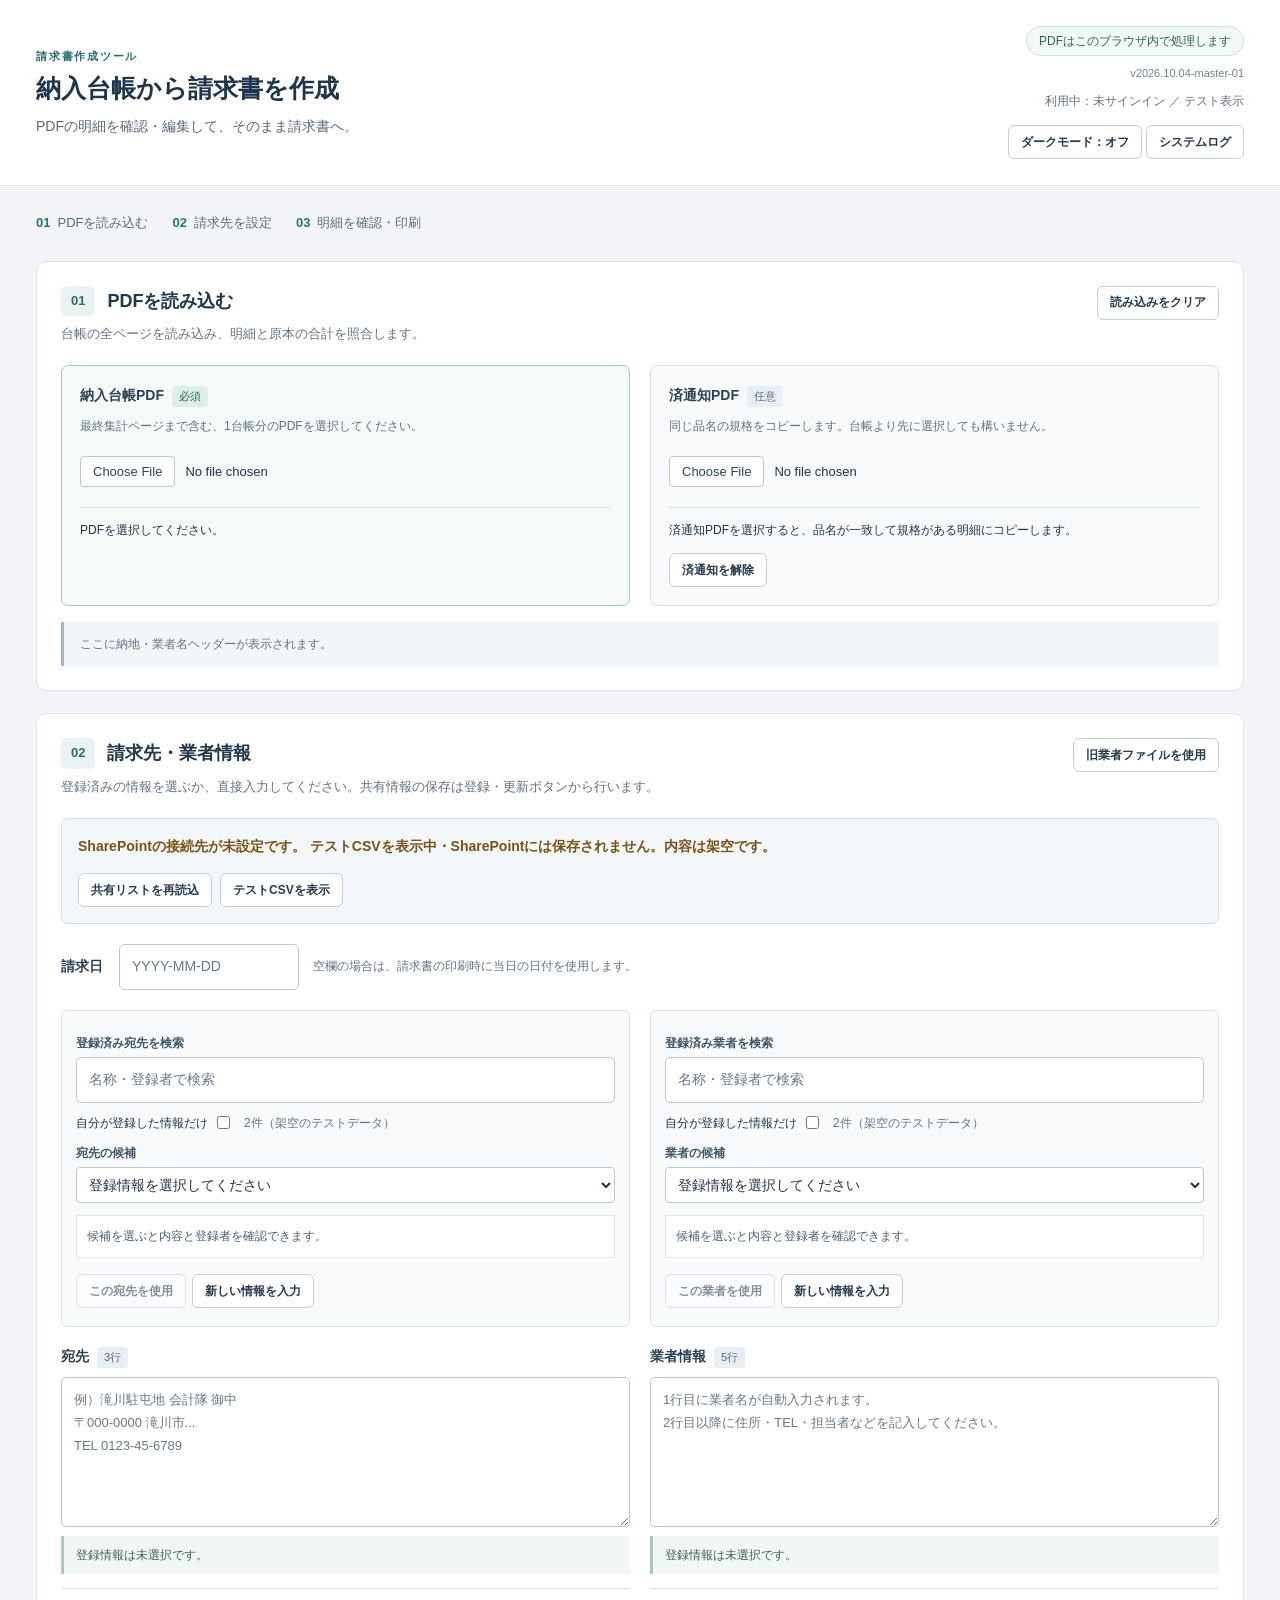
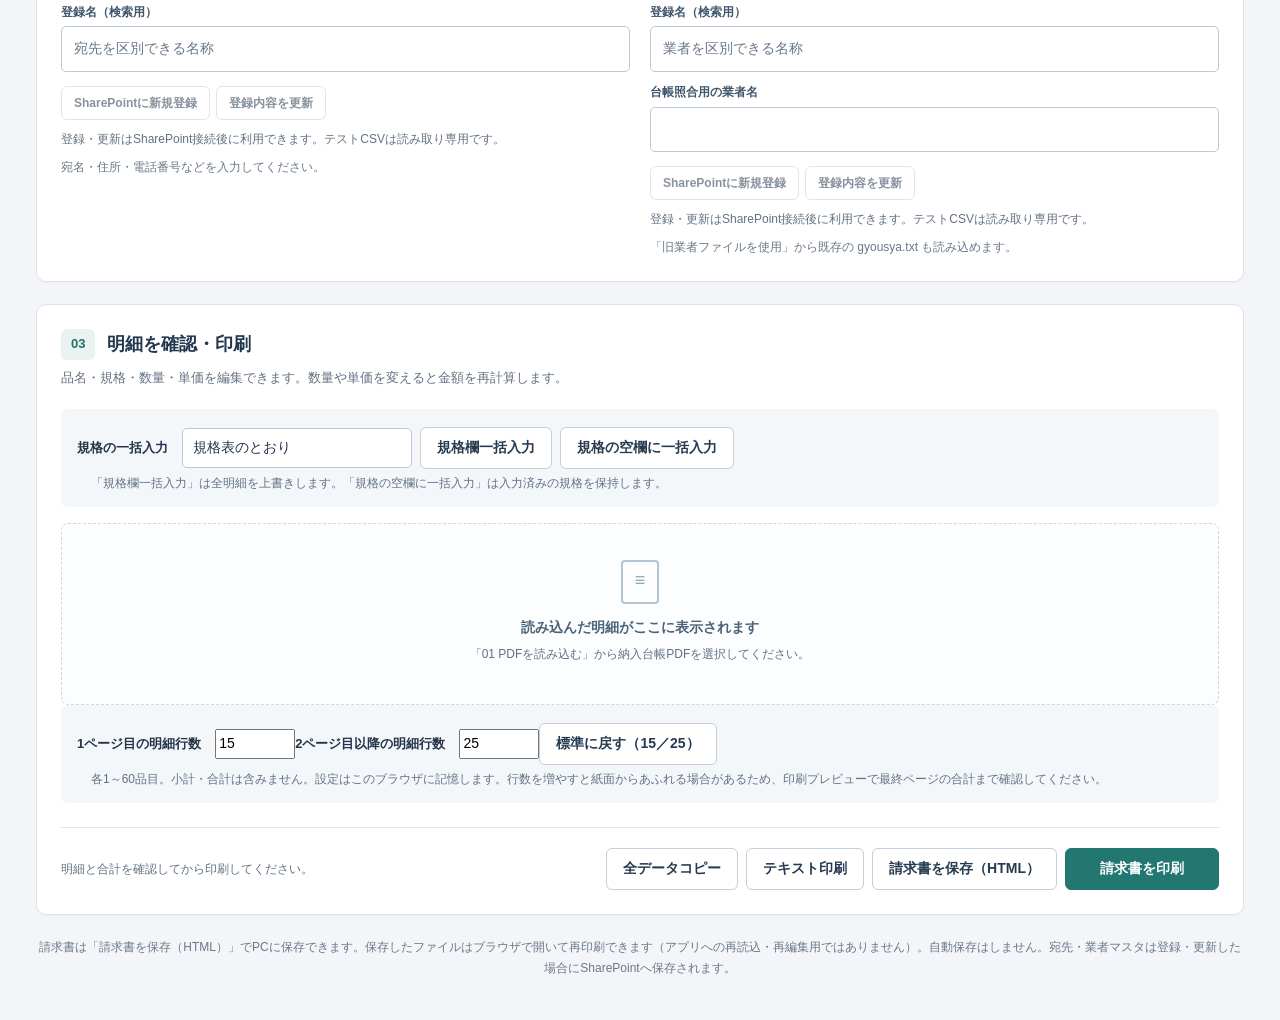
==== commit c347f972: "Add configurable invoice row counts and local HTML export" ====
--- a/index.html
+++ b/index.html
@@ -135,17 +135,26 @@
         <p class="small">「01 PDFを読み込む」から納入台帳PDFを選択してください。</p>
       </div>
       <div id="sumBox"></div>
+      <div class="bulk-toolbar" aria-label="印刷行数の設定">
+        <label for="printFirstRows">1ページ目の明細行数</label>
+        <input id="printFirstRows" type="number" min="1" max="60" step="1" value="15" style="width:80px" aria-describedby="printRowsHint">
+        <label for="printLaterRows">2ページ目以降の明細行数</label>
+        <input id="printLaterRows" type="number" min="1" max="60" step="1" value="25" style="width:80px" aria-describedby="printRowsHint">
+        <button id="btnResetPrintRows" type="button">標準に戻す（15／25）</button>
+        <span id="printRowsHint" class="small">各1～60品目。小計・合計は含みません。設定はこのブラウザに記憶します。行数を増やすと紙面からあふれる場合があるため、印刷プレビューで最終ページの合計まで確認してください。</span>
+      </div>
       <div class="output-bar">
         <p class="output-note">明細と合計を確認してから印刷してください。</p>
         <div class="output-actions">
           <button id="btnCopyAll" type="button">全データコピー</button>
           <button id="btnPrintText" type="button">テキスト印刷</button>
+          <button id="btnSaveInvoice" type="button">請求書を保存（HTML）</button>
           <button id="btnPrint" type="button" class="primary-button">請求書を印刷</button>
         </div>
       </div>
       <span id="copyMsg" class="small" role="status" aria-live="polite"></span>
     </section>
-    <p class="page-footer">請求明細と今回だけの編集内容は保存されません。宛先・業者マスタは登録・更新した場合にSharePointへ保存されます。</p>
+    <p class="page-footer">請求書は「請求書を保存（HTML）」でPCに保存できます。保存したファイルはブラウザで開いて再印刷できます（アプリへの再読込・再編集用ではありません）。自動保存はしません。宛先・業者マスタは登録・更新した場合にSharePointへ保存されます。</p>
   </main>
 
   <script src="vendor/pdfjs/pdf.js"></script>
@@ -874,6 +883,11 @@
     }
   };
 
+  document.getElementById('btnSaveInvoice').onclick = function () {
+    if (!validateInvoice()) return;
+    window.saveLedgerInvoice(buildAllDataText());
+  };
+
 
  // ★ここから追加：業者名等反映ボタン★
   if (btnGyousya) {
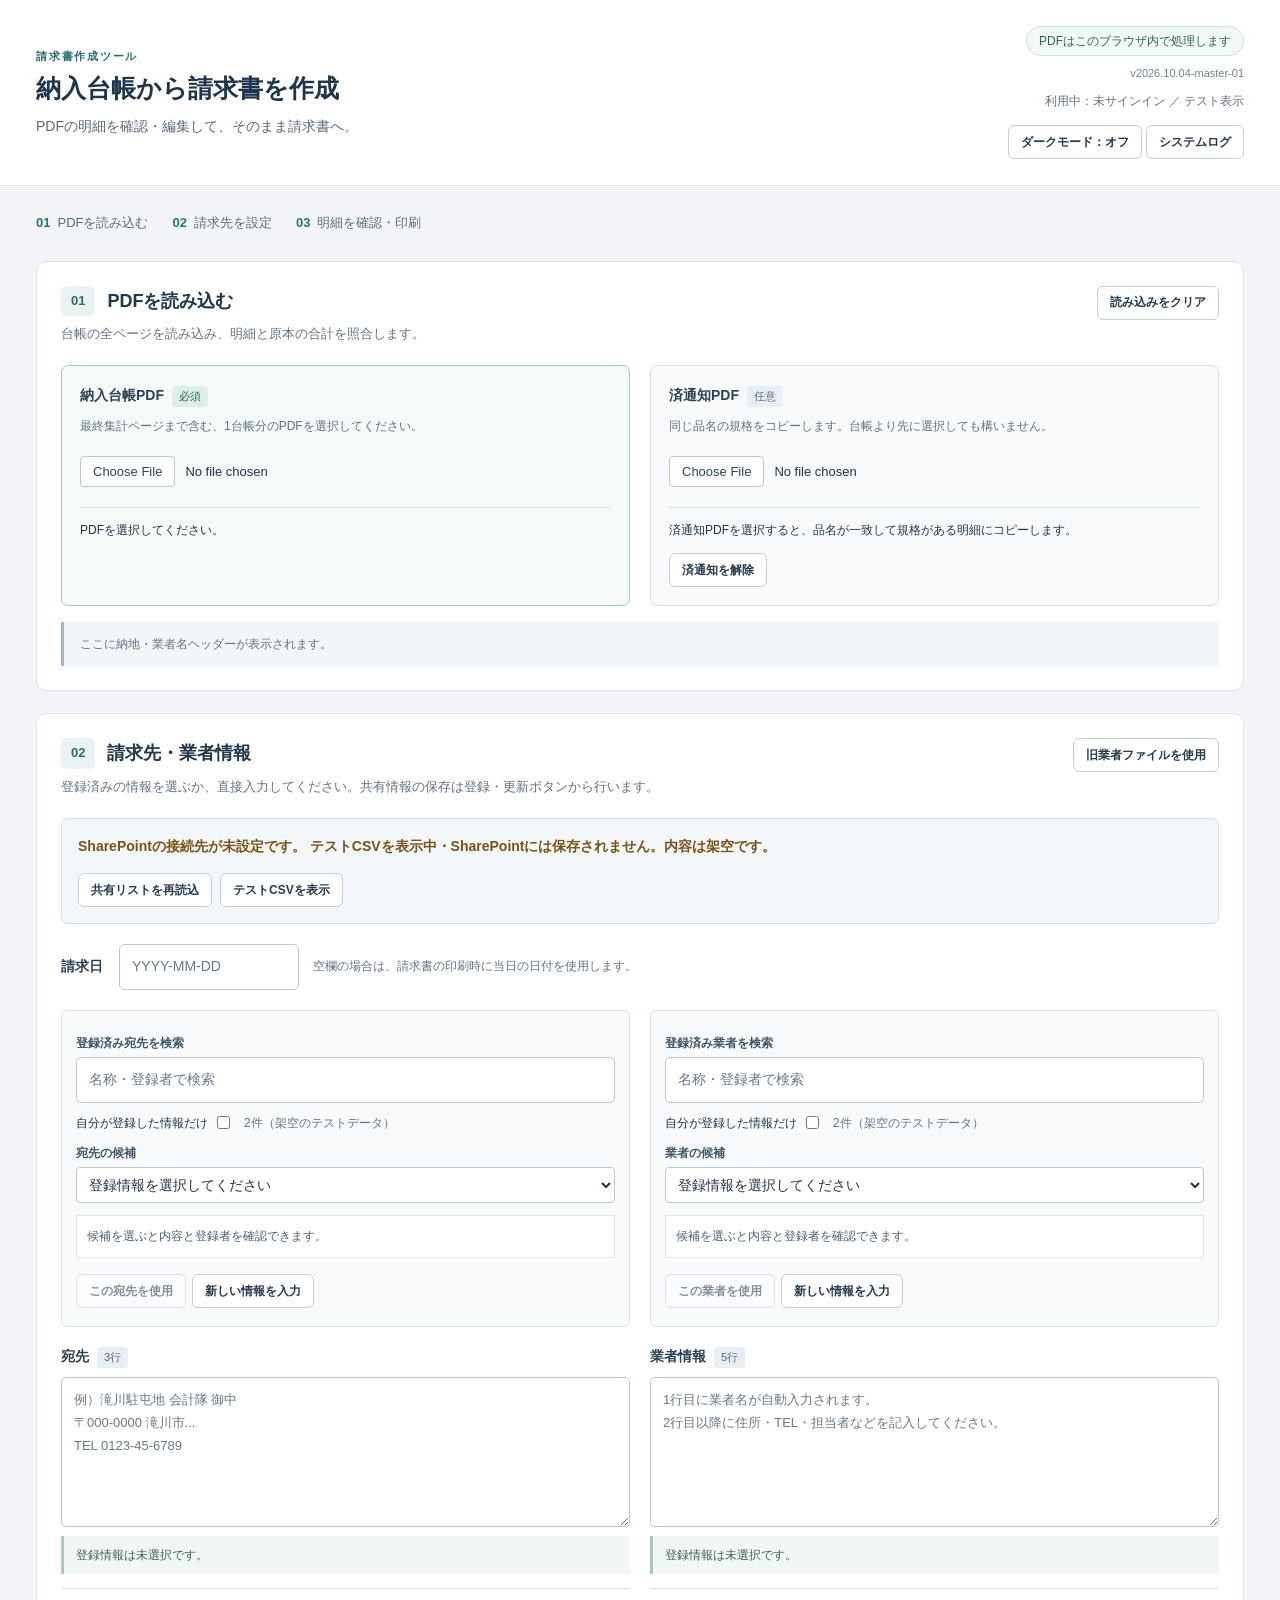
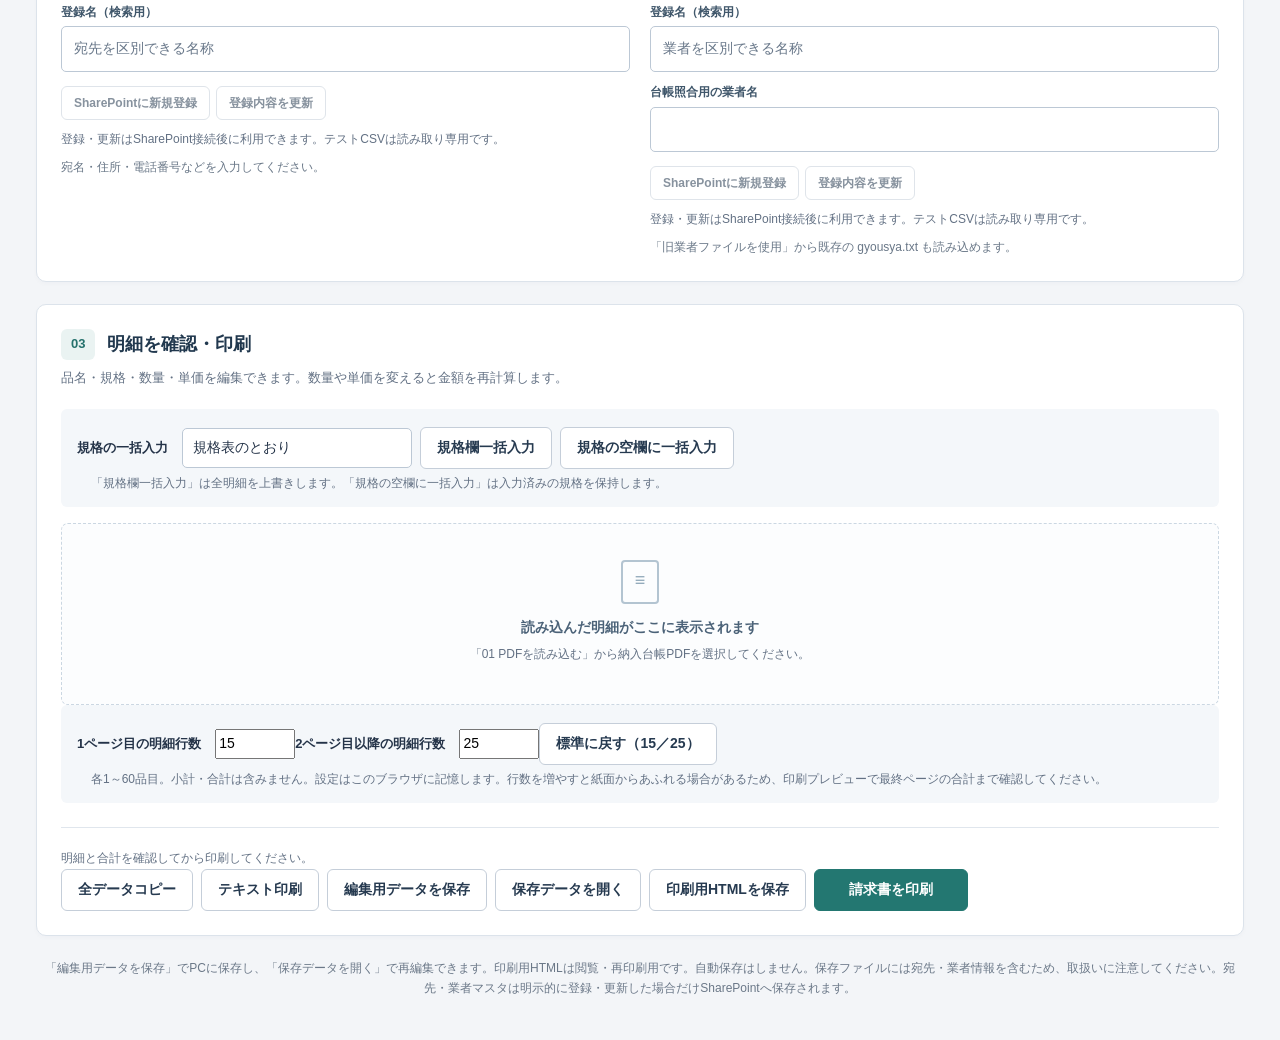
==== commit 7aa17dd9: "Add local editable invoice draft save and restore" ====
--- a/index.html
+++ b/index.html
@@ -148,13 +148,16 @@
         <div class="output-actions">
           <button id="btnCopyAll" type="button">全データコピー</button>
           <button id="btnPrintText" type="button">テキスト印刷</button>
-          <button id="btnSaveInvoice" type="button">請求書を保存（HTML）</button>
+          <button id="btnSaveDraft" type="button">編集用データを保存</button>
+          <button id="btnLoadDraft" type="button">保存データを開く</button>
+          <input id="invoiceDraftInput" type="file" accept=".json,application/json" hidden>
+          <button id="btnSaveInvoice" type="button">印刷用HTMLを保存</button>
           <button id="btnPrint" type="button" class="primary-button">請求書を印刷</button>
         </div>
       </div>
       <span id="copyMsg" class="small" role="status" aria-live="polite"></span>
     </section>
-    <p class="page-footer">請求書は「請求書を保存（HTML）」でPCに保存できます。保存したファイルはブラウザで開いて再印刷できます（アプリへの再読込・再編集用ではありません）。自動保存はしません。宛先・業者マスタは登録・更新した場合にSharePointへ保存されます。</p>
+    <p class="page-footer">「編集用データを保存」でPCに保存し、「保存データを開く」で再編集できます。印刷用HTMLは閲覧・再印刷用です。自動保存はしません。保存ファイルには宛先・業者情報を含むため、取扱いに注意してください。宛先・業者マスタは明示的に登録・更新した場合だけSharePointへ保存されます。</p>
   </main>
 
   <script src="vendor/pdfjs/pdf.js"></script>
@@ -920,5 +923,6 @@
 <script src="casks/sharepoint_intranet.js"></script>
 <script src="casks/sharepoint_client.js"></script>
 <script src="casks/master_ui.js"></script>
+<script src="casks/invoice_draft.js"></script>
 </body>
 </html>
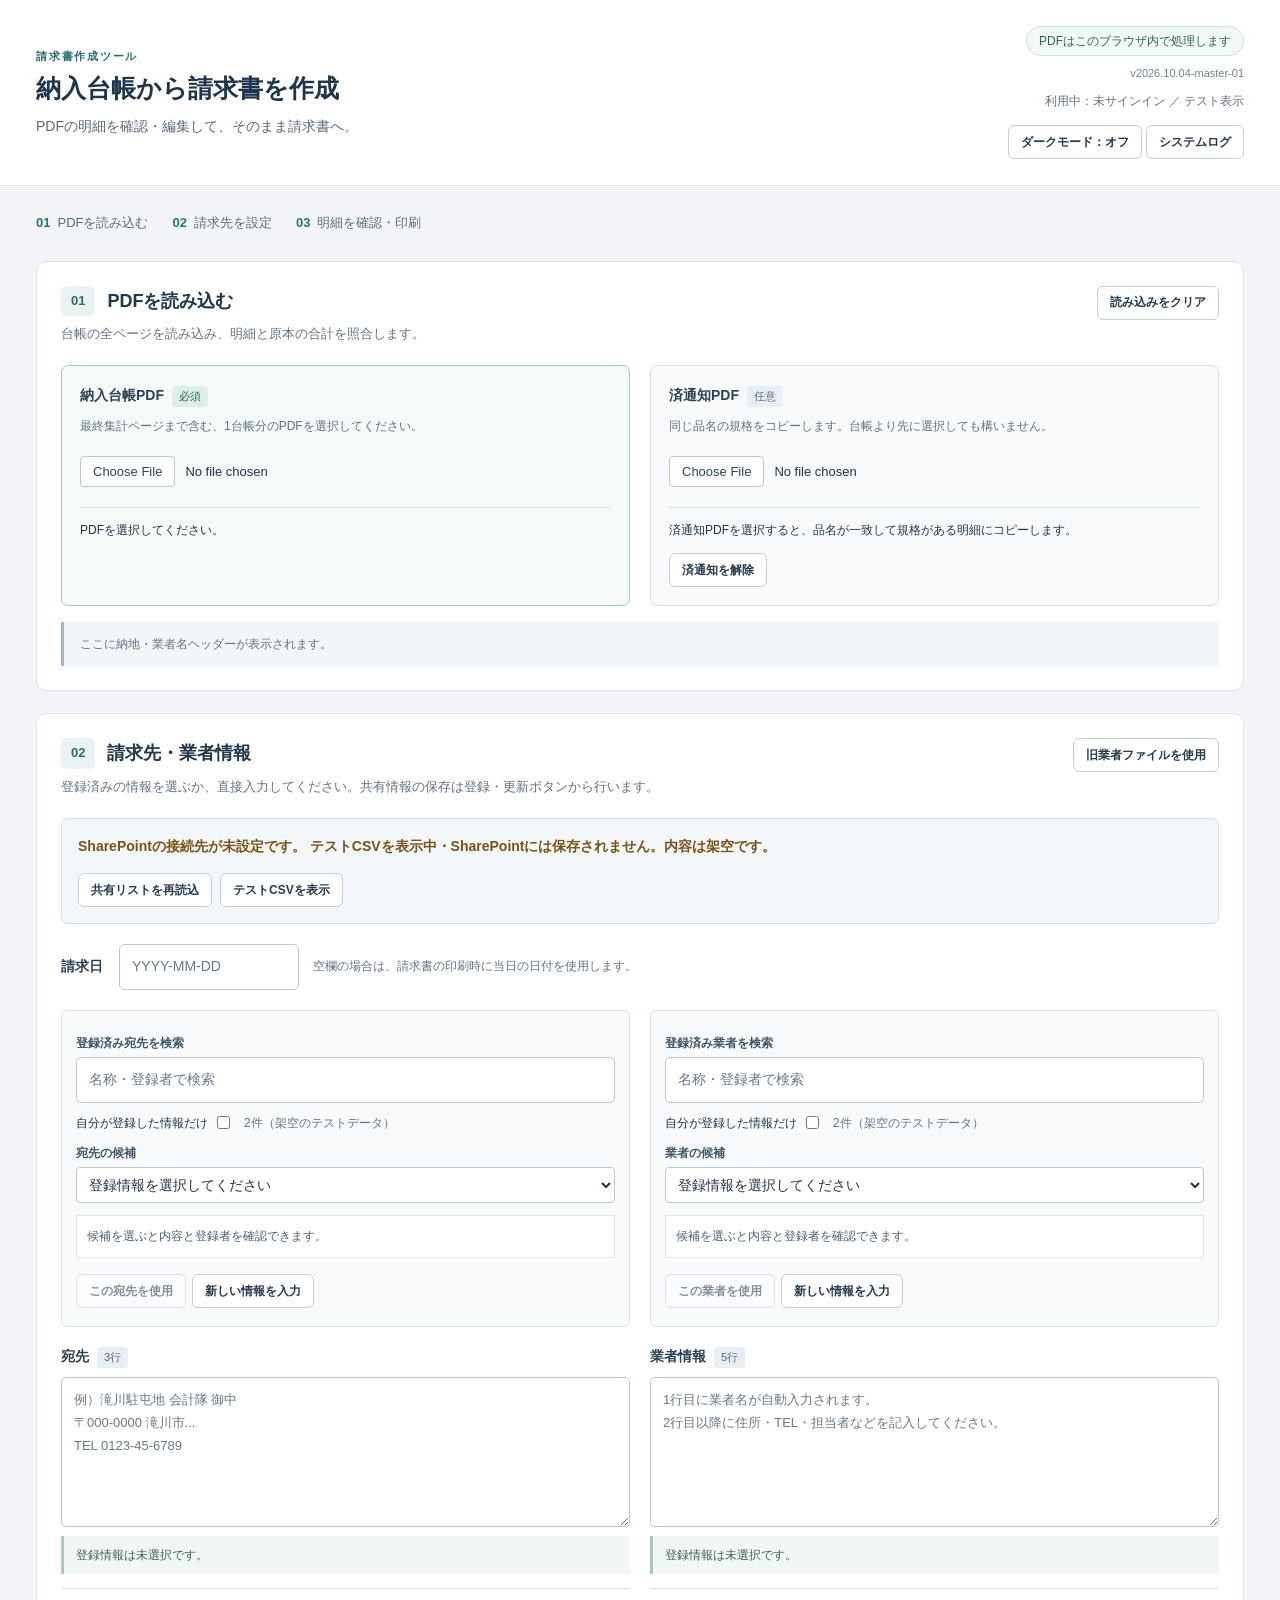
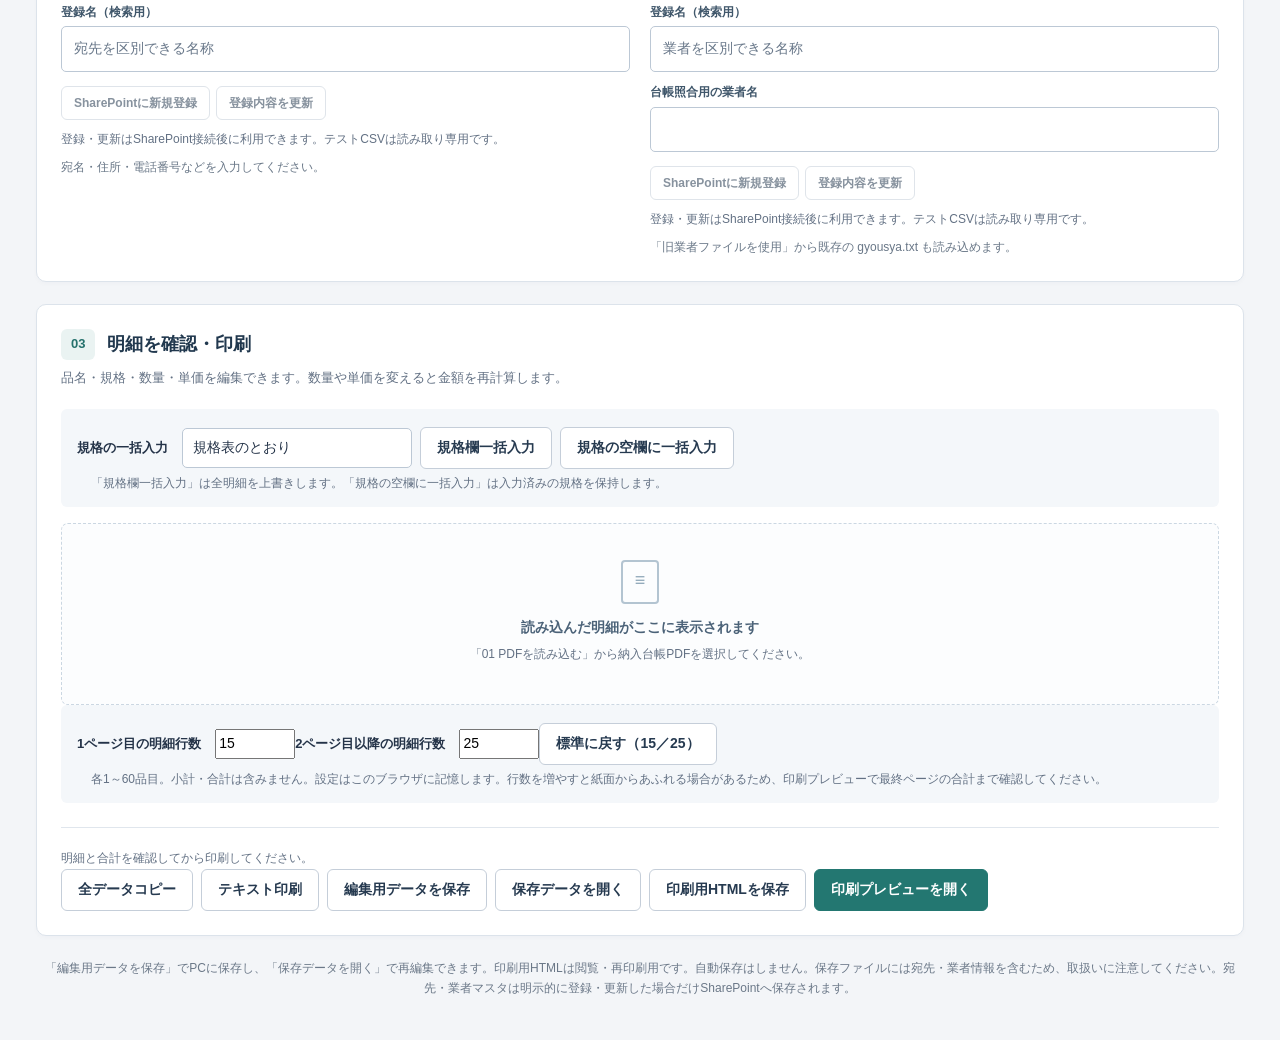
==== commit 883f1705: "Preview invoices before printing and name exports by vendor" ====
--- a/index.html
+++ b/index.html
@@ -152,7 +152,7 @@
           <button id="btnLoadDraft" type="button">保存データを開く</button>
           <input id="invoiceDraftInput" type="file" accept=".json,application/json" hidden>
           <button id="btnSaveInvoice" type="button">印刷用HTMLを保存</button>
-          <button id="btnPrint" type="button" class="primary-button">請求書を印刷</button>
+          <button id="btnPrint" type="button" class="primary-button">印刷プレビューを開く</button>
         </div>
       </div>
       <span id="copyMsg" class="small" role="status" aria-live="polite"></span>
